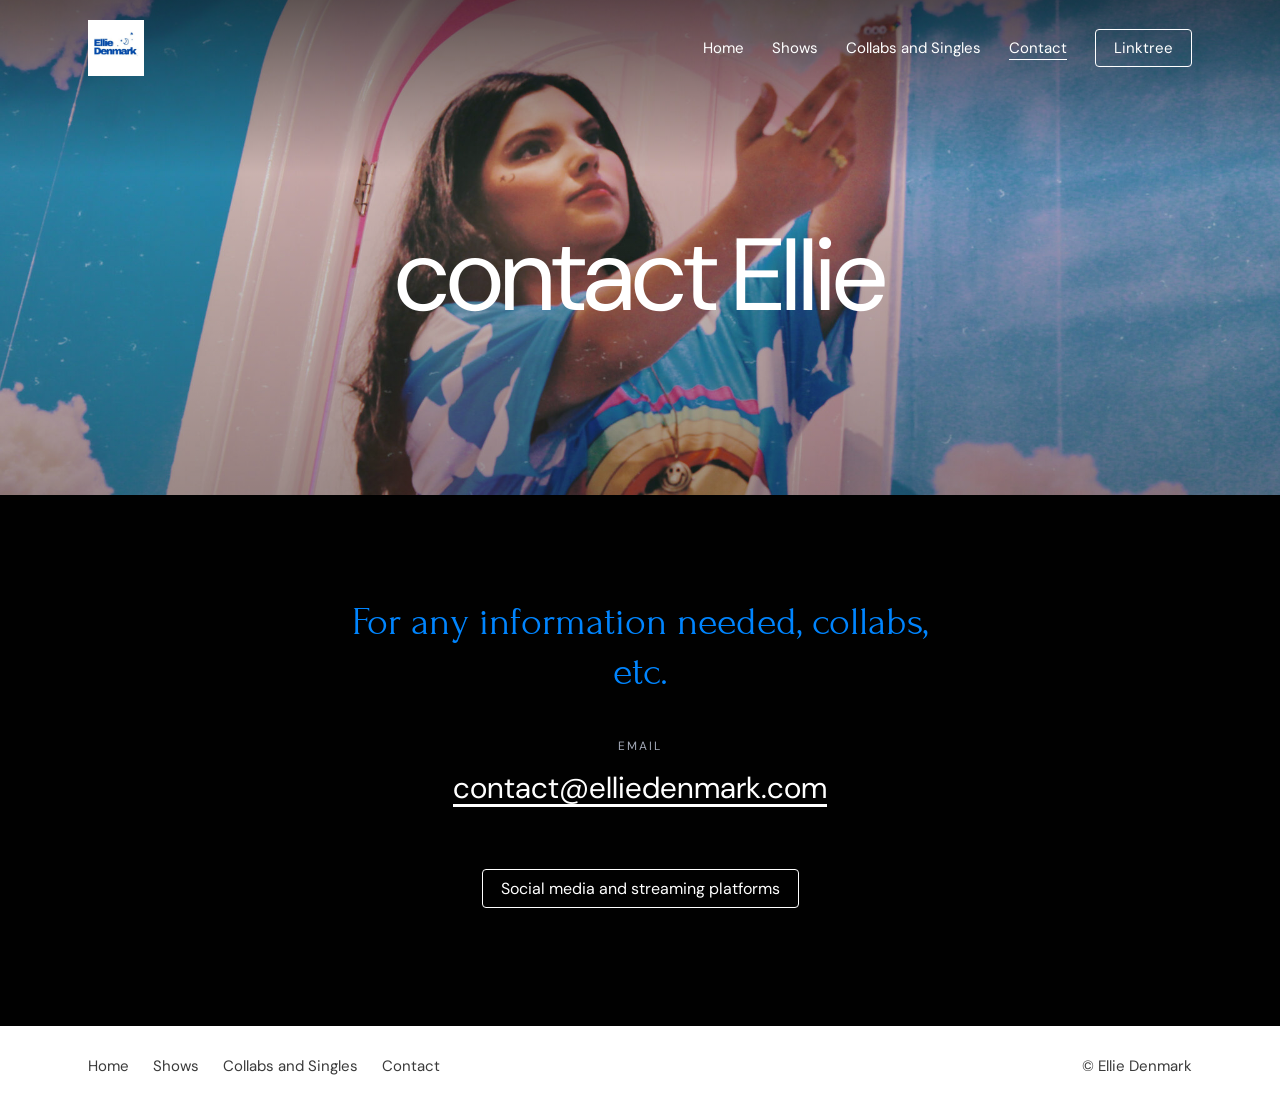
==== contact/index.html @ 9f430147 "Static site replacing the WordPress install Four pages (home, shows, collabs, contact) plus a 404, o" ====
<!doctype html>
<html lang="en">
<head>
<meta charset="utf-8">
<meta name="viewport" content="width=device-width, initial-scale=1">
<title>Contact · Ellie Denmark</title>
<meta name="description" content="Contact Ellie Denmark for information, collabs and bookings.">
<link rel="canonical" href="https://elliedenmark.com/contact/">
<meta property="og:type" content="website">
<meta property="og:site_name" content="Ellie Denmark">
<meta property="og:title" content="Contact · Ellie Denmark">
<meta property="og:url" content="https://elliedenmark.com/contact/">
<meta property="og:image" content="https://elliedenmark.com/img/contact-hero.jpg">
<meta name="twitter:card" content="summary_large_image">
<meta name="theme-color" content="#010101">
<link rel="icon" href="/img/icon.jpg">
<link rel="apple-touch-icon" href="/img/logo.jpg">
<link rel="preconnect" href="https://fonts.googleapis.com">
<link rel="preconnect" href="https://fonts.gstatic.com" crossorigin>
<link rel="stylesheet" href="https://fonts.googleapis.com/css2?family=DM+Sans:wght@400;700&family=Forum&display=swap">
<link rel="stylesheet" href="/css/site.css">
</head>
<body>
<a class="skip" href="#content">Skip to content</a>

<header class="site-header">
  <div class="wrap">
    <a class="logo" href="/"><img src="/img/logo.jpg" width="300" height="300" alt="Ellie Denmark"></a>
    <nav class="nav" aria-label="Main">
      <a href="/">Home</a>
      <a href="/shows/">Shows</a>
      <a href="/collabs/">Collabs and Singles</a>
      <a href="/contact/" aria-current="page">Contact</a>
      <a class="btn" href="https://linktr.ee/elliedenmark">Linktree</a>
    </nav>
  </div>
</header>

<main id="content">
  <section class="hero">
    <img class="hero__bg" src="/img/contact-hero.jpg" width="2048" height="1365" alt="" fetchpriority="high">
    <h1>contact Ellie</h1>
  </section>

  <section class="section contact">
    <div class="wrap">
      <h2>For any information needed, collabs, etc.</h2>
      <p class="label">Email</p>
      <a class="email" href="mailto:contact@elliedenmark.com">contact@elliedenmark.com</a>
      <p><a class="btn" href="https://linktr.ee/elliedenmark">Social media and streaming platforms</a></p>
    </div>
  </section>
</main>

<footer class="site-footer">
  <div class="wrap">
    <nav aria-label="Footer">
      <a href="/">Home</a>
      <a href="/shows/">Shows</a>
      <a href="/collabs/">Collabs and Singles</a>
      <a href="/contact/">Contact</a>
    </nav>
    <small>© Ellie Denmark</small>
  </div>
</footer>
</body>
</html>
---- css/site.css ----
/* elliedenmark.com — one stylesheet for every page. No build step. */

:root {
  --blue: #007beb;          /* the name in the home hero */
  --blue-bright: #0085ff;   /* bio, show titles */
  --blue-soft: #4da3ff;     /* body copy on black */
  --lavender: #d9e0fa;      /* bio band */
  --black: #010101;
  --white: #fff;
  --grey: #a3a9b7;
  --footer-ink: #3a3a3a;

  --sans: "DM Sans", system-ui, -apple-system, "Segoe UI", sans-serif;
  --serif: Forum, Georgia, "Times New Roman", serif;

  --gutter: clamp(16px, 4vw, 48px);
  --max: 1200px;
}

*, *::before, *::after { box-sizing: border-box; }
html { -webkit-text-size-adjust: 100%; }
body {
  margin: 0;
  background: var(--black);
  color: var(--white);
  font: 400 16px/1.65 var(--sans);
  -webkit-font-smoothing: antialiased;
}
img { display: block; max-width: 100%; height: auto; }
a { color: inherit; }
:focus-visible { outline: 2px solid var(--blue-bright); outline-offset: 3px; }

.wrap { max-width: var(--max); margin: 0 auto; padding: 0 var(--gutter); }
.skip {
  position: absolute; left: -9999px; top: 8px; z-index: 10;
  background: var(--white); color: var(--black); padding: 8px 14px;
}
.skip:focus { left: 8px; }

/* ---------- header: sits on top of each page's hero ---------- */

.site-header { position: absolute; inset: 0 0 auto; z-index: 2; }
.site-header .wrap {
  display: flex; align-items: center; gap: 24px;
  padding-top: 20px; padding-bottom: 20px;
}
.logo { flex: none; }
.logo img { width: 56px; height: 56px; }
.nav {
  display: flex; flex-wrap: wrap; align-items: center; justify-content: flex-end;
  gap: 6px 28px; margin-left: auto; font-size: 15px;
}
.nav a { color: var(--white); text-decoration: none; }
.nav a:not(.btn):hover,
.nav a[aria-current="page"] { text-decoration: underline; text-underline-offset: 6px; }

.btn {
  display: inline-block;
  border: 1px solid currentColor; border-radius: 4px;
  padding: 9px 18px; line-height: 1.2; text-decoration: none;
  transition: background-color .15s, color .15s;
}
.btn:hover { background: var(--white); color: var(--black); }

/* ---------- hero: full-bleed photo, title over it ---------- */

.hero {
  position: relative; isolation: isolate;
  display: grid; place-items: center; align-content: center; gap: 16px;
  min-height: clamp(340px, 55vh, 580px);
  padding: 120px var(--gutter) 64px;
  text-align: center;
  background: var(--black);
}
.hero__bg {
  position: absolute; inset: 0; z-index: -2;
  width: 100%; height: 100%; object-fit: cover;
}
.hero::before {
  content: ""; position: absolute; inset: 0; z-index: -1;
  background: linear-gradient(rgba(0,0,0,.6), rgba(0,0,0,.15) 35%, rgba(0,0,0,.35));
}
.hero h1 {
  margin: 0; font-weight: 400; line-height: 1;
  font-size: clamp(44px, 8vw, 104px); letter-spacing: -.02em;
}
.hero--home { min-height: min(92vh, 920px); }
.hero--home h1 { color: var(--blue); font-size: clamp(56px, 10vw, 128px); }
.hero--home .hero__bg { object-position: 50% 30%; }
.hero__link { color: var(--blue-soft); font-size: 15px; text-underline-offset: 4px; }
.hero__link:hover { color: var(--white); }

/* ---------- home ---------- */

.bio {
  background: var(--lavender); color: var(--blue-bright);
  padding: clamp(56px, 8vw, 104px) 0;
}
.bio p {
  max-width: 920px; margin: 0 auto 1em; text-align: center;
  font-family: var(--serif); font-size: clamp(20px, 2.3vw, 30px); line-height: 1.4;
}
.bio p:last-child { margin-bottom: 0; }

.section { padding: clamp(56px, 8vw, 104px) 0; }
.section-title {
  margin: 0 0 clamp(32px, 5vw, 56px); text-align: center;
  font-weight: 400; font-size: clamp(28px, 3.5vw, 40px);
}

.albums {
  display: grid; grid-template-columns: repeat(4, minmax(0, 1fr));
  gap: 48px 32px; margin: 0; padding: 0; list-style: none;
}
/* four albums: 4 across, then 2×2, never 3+1 */
@media (max-width: 1000px) { .albums { grid-template-columns: repeat(2, minmax(0, 1fr)); } }
@media (max-width: 520px)  { .albums { grid-template-columns: 1fr; } }
.album img { width: 100%; aspect-ratio: 1; object-fit: cover; background: #111; }
.album h3 { margin: 18px 0 8px; font-weight: 400; font-size: 21px; }
.album p { margin: 0; font-size: 15px; color: #d4d8e1; }

.quote {
  position: relative; isolation: isolate;
  padding: clamp(110px, 18vw, 220px) var(--gutter);
  text-align: center;
}
.quote::before {
  content: ""; position: absolute; inset: 0; z-index: -1;
  background: rgba(0,0,0,.45);
}
.quote blockquote {
  max-width: 780px; margin: 0 auto;
  font-family: var(--serif); font-size: clamp(20px, 2.4vw, 28px); line-height: 1.5;
  text-shadow: 0 1px 12px rgba(0,0,0,.5);
}

/* ---------- shows ---------- */

.show { padding: clamp(48px, 7vw, 88px) 0; }
.show + .show { border-top: 1px solid #1c1c1c; }
.show h2 {
  max-width: 860px; margin: 0 0 12px;
  color: var(--blue-bright); font-weight: 400; line-height: 1.25;
  font-size: clamp(24px, 3vw, 34px);
}
.show p { max-width: 680px; margin: 0 0 32px; color: var(--blue-soft); }
.gallery { columns: 3 220px; column-gap: 12px; }
.gallery img { width: 100%; margin-bottom: 12px; break-inside: avoid; background: #111; }
.gallery--single { columns: 1; max-width: 520px; }

/* ---------- collabs and singles ---------- */

.collab {
  display: grid; grid-template-columns: minmax(0, 5fr) minmax(0, 7fr);
  gap: clamp(24px, 5vw, 72px); align-items: center;
  padding: clamp(40px, 6vw, 72px) 0;
}
.collab + .collab { border-top: 1px solid #1c1c1c; }
.collab img { width: 100%; max-height: 640px; object-fit: cover; background: #111; }
.collab h2 {
  margin: 0 0 12px; font-family: var(--serif); font-weight: 400;
  font-size: clamp(28px, 3.5vw, 42px); line-height: 1.15;
}
.collab p { max-width: 520px; margin: 0; color: var(--blue-soft); font-size: 17px; }

/* ---------- contact ---------- */

.contact { text-align: center; }
.contact h2 {
  max-width: 640px; margin: 0 auto 40px;
  color: var(--blue-bright); font-family: var(--serif); font-weight: 400;
  font-size: clamp(26px, 3.4vw, 40px); line-height: 1.25;
}
.label {
  margin: 0 0 6px; color: var(--grey);
  font-size: 12px; letter-spacing: .16em; text-transform: uppercase;
}
.email {
  display: inline-block; margin-bottom: 40px;
  font-size: clamp(20px, 3vw, 30px); text-underline-offset: 6px;
}
.email:hover { color: var(--blue-soft); }

/* ---------- 404 ---------- */

.lost { min-height: 70vh; display: grid; place-items: center; align-content: center; gap: 20px; text-align: center; padding: 140px var(--gutter) 80px; }
.lost h1 { margin: 0; font-weight: 400; font-size: clamp(36px, 6vw, 64px); color: var(--blue); }
.lost p { margin: 0; color: var(--grey); }

/* ---------- footer ---------- */

.site-footer { background: var(--white); color: var(--footer-ink); font-size: 15px; }
.site-footer .wrap {
  display: flex; flex-wrap: wrap; align-items: center; justify-content: space-between;
  gap: 12px 24px; padding-top: 28px; padding-bottom: 28px;
}
.site-footer nav { display: flex; flex-wrap: wrap; gap: 6px 24px; }
.site-footer a { text-decoration: none; }
.site-footer a:hover { text-decoration: underline; text-underline-offset: 4px; }
.site-footer small { font-size: inherit; }

/* ---------- small screens ---------- */

@media (max-width: 720px) {
  .site-header .wrap { flex-wrap: wrap; gap: 12px; padding-top: 16px; }
  .logo img { width: 48px; height: 48px; }
  .nav { margin-left: 0; width: 100%; justify-content: flex-start; gap: 6px 18px; font-size: 14px; }
  .nav .btn { padding: 6px 12px; }
  .hero { padding-top: 168px; }
  .collab { grid-template-columns: 1fr; }
  .collab img { max-height: 520px; }
}
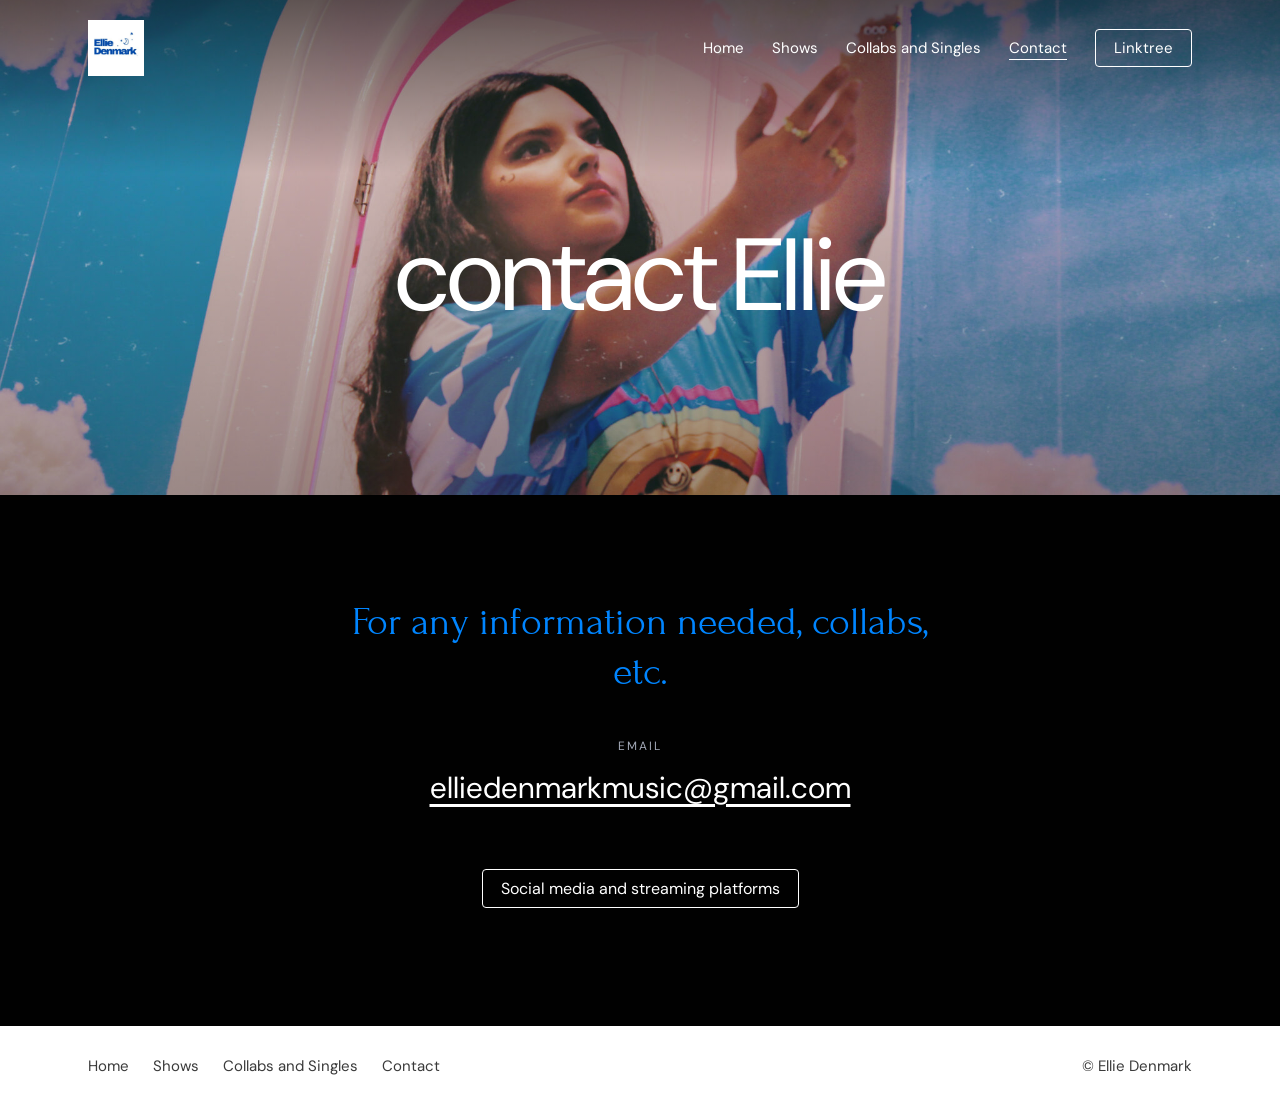
==== commit 98103462: "Contact: elliedenmarkmusic@gmail.com The domain's mailbox stayed behind on Hostinger.  Co-Authored-B" ====
--- a/contact/index.html
+++ b/contact/index.html
@@ -46,7 +46,7 @@
     <div class="wrap">
       <h2>For any information needed, collabs, etc.</h2>
       <p class="label">Email</p>
-      <a class="email" href="mailto:contact@elliedenmark.com">contact@elliedenmark.com</a>
+      <a class="email" href="mailto:elliedenmarkmusic@gmail.com">elliedenmarkmusic@gmail.com</a>
       <p><a class="btn" href="https://linktr.ee/elliedenmark">Social media and streaming platforms</a></p>
     </div>
   </section>
